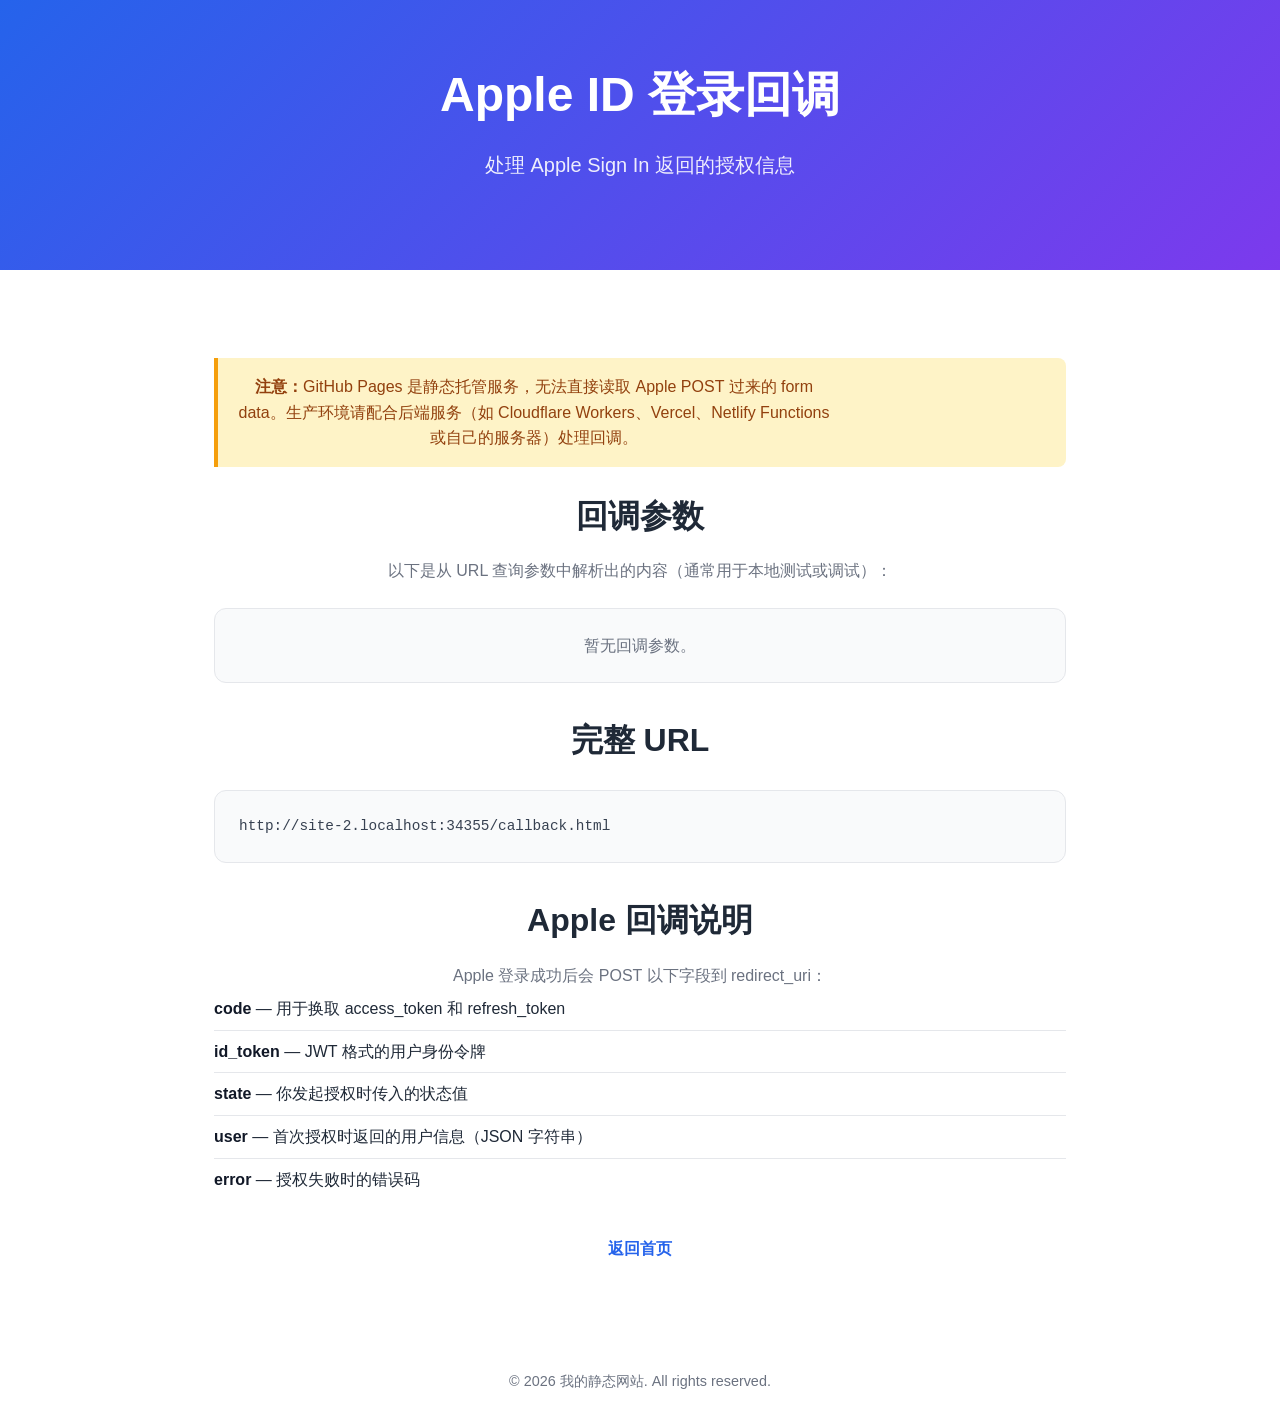
==== callback.html @ dd6879b3 "feat: 添加 Apple ID 登录回调页面" ====
<!DOCTYPE html>
<html lang="zh-CN">
<head>
    <meta charset="UTF-8">
    <meta name="viewport" content="width=device-width, initial-scale=1.0">
    <title>Apple ID 登录回调</title>
    <link rel="stylesheet" href="style.css">
    <style>
        .callback-box {
            background: #f9fafb;
            border: 1px solid #e5e7eb;
            border-radius: 0.75rem;
            padding: 1.5rem;
            margin-top: 1.5rem;
            overflow-x: auto;
        }
        .callback-box pre {
            margin: 0;
            font-size: 0.9rem;
            color: #374151;
        }
        .param-list {
            list-style: none;
            padding: 0;
        }
        .param-list li {
            padding: 0.5rem 0;
            border-bottom: 1px solid #e5e7eb;
        }
        .param-list li:last-child {
            border-bottom: none;
        }
        .param-key {
            font-weight: 600;
            color: #111827;
        }
        .param-value {
            color: #2563eb;
            word-break: break-all;
        }
        .notice {
            background: #fef3c7;
            border-left: 4px solid #f59e0b;
            padding: 1rem;
            margin: 1.5rem 0;
            border-radius: 0 0.5rem 0.5rem 0;
        }
        .notice p {
            margin: 0;
            color: #92400e;
        }
    </style>
</head>
<body>
    <header class="hero" style="min-height: 30vh;">
        <div class="container">
            <h1>Apple ID 登录回调</h1>
            <p class="subtitle">处理 Apple Sign In 返回的授权信息</p>
        </div>
    </header>

    <main>
        <section class="section">
            <div class="container">
                <div class="notice">
                    <p><strong>注意：</strong>GitHub Pages 是静态托管服务，无法直接读取 Apple POST 过来的 form data。生产环境请配合后端服务（如 Cloudflare Workers、Vercel、Netlify Functions 或自己的服务器）处理回调。</p>
                </div>

                <h2>回调参数</h2>
                <p>以下是从 URL 查询参数中解析出的内容（通常用于本地测试或调试）：</p>

                <div id="params" class="callback-box">
                    <p>暂无回调参数。</p>
                </div>

                <h2 style="margin-top: 2rem;">完整 URL</h2>
                <div class="callback-box">
                    <pre id="full-url"></pre>
                </div>

                <h2 style="margin-top: 2rem;">Apple 回调说明</h2>
                <p>Apple 登录成功后会 POST 以下字段到 redirect_uri：</p>
                <ul class="param-list">
                    <li><span class="param-key">code</span> — 用于换取 access_token 和 refresh_token</li>
                    <li><span class="param-key">id_token</span> — JWT 格式的用户身份令牌</li>
                    <li><span class="param-key">state</span> — 你发起授权时传入的状态值</li>
                    <li><span class="param-key">user</span> — 首次授权时返回的用户信息（JSON 字符串）</li>
                    <li><span class="param-key">error</span> — 授权失败时的错误码</li>
                </ul>

                <p style="margin-top: 1.5rem;">
                    <a href="index.html" class="btn">返回首页</a>
                </p>
            </div>
        </section>
    </main>

    <footer class="footer">
        <div class="container">
            <p>&copy; <span id="year"></span> 我的静态网站. All rights reserved.</p>
        </div>
    </footer>

    <script src="script.js"></script>
    <script>
        document.addEventListener('DOMContentLoaded', () => {
            const paramsContainer = document.getElementById('params');
            const fullUrl = document.getElementById('full-url');
            const url = new URL(window.location.href);
            const searchParams = url.searchParams;

            fullUrl.textContent = window.location.href;

            if (searchParams.toString()) {
                const list = document.createElement('ul');
                list.className = 'param-list';
                for (const [key, value] of searchParams.entries()) {
                    const li = document.createElement('li');
                    li.innerHTML = `<span class="param-key">${escapeHtml(key)}</span>: <span class="param-value">${escapeHtml(value)}</span>`;
                    list.appendChild(li);
                }
                paramsContainer.innerHTML = '';
                paramsContainer.appendChild(list);
            }
        });

        function escapeHtml(text) {
            const div = document.createElement('div');
            div.textContent = text;
            return div.innerHTML;
        }
    </script>
</body>
</html>
---- style.css ----
:root {
    --primary: #2563eb;
    --primary-dark: #1d4ed8;
    --text: #1f2937;
    --text-light: #6b7280;
    --bg: #ffffff;
    --bg-alt: #f3f4f6;
}

* {
    margin: 0;
    padding: 0;
    box-sizing: border-box;
}

body {
    font-family: -apple-system, BlinkMacSystemFont, "Segoe UI", Roboto, "Helvetica Neue", Arial, sans-serif;
    line-height: 1.6;
    color: var(--text);
    background: var(--bg);
}

.container {
    max-width: 900px;
    margin: 0 auto;
    padding: 0 1.5rem;
}

.hero {
    min-height: 60vh;
    display: flex;
    align-items: center;
    justify-content: center;
    text-align: center;
    background: linear-gradient(135deg, var(--primary), #7c3aed);
    color: #fff;
}

.hero h1 {
    font-size: 3rem;
    margin-bottom: 1rem;
}

.subtitle {
    font-size: 1.25rem;
    opacity: 0.9;
    margin-bottom: 2rem;
}

.btn {
    display: inline-block;
    padding: 0.75rem 1.5rem;
    background: #fff;
    color: var(--primary);
    text-decoration: none;
    border-radius: 9999px;
    font-weight: 600;
    transition: transform 0.2s, box-shadow 0.2s;
}

.btn:hover {
    transform: translateY(-2px);
    box-shadow: 0 10px 20px rgba(0, 0, 0, 0.15);
}

.section {
    padding: 4rem 0;
}

.section-alt {
    background: var(--bg-alt);
}

.section h2 {
    font-size: 2rem;
    margin-bottom: 1rem;
    text-align: center;
}

.section p {
    color: var(--text-light);
    text-align: center;
    max-width: 600px;
    margin: 0 auto;
}

.cards {
    display: grid;
    grid-template-columns: repeat(auto-fit, minmax(220px, 1fr));
    gap: 1.5rem;
    margin-top: 2rem;
}

.card {
    background: #fff;
    padding: 1.5rem;
    border-radius: 0.75rem;
    box-shadow: 0 4px 6px rgba(0, 0, 0, 0.05);
    text-align: center;
}

.card h3 {
    margin-bottom: 0.5rem;
    font-size: 1.25rem;
}

.card p {
    color: var(--text-light);
    font-size: 0.95rem;
}

.footer {
    text-align: center;
    padding: 2rem 0;
    color: var(--text-light);
    font-size: 0.9rem;
}

@media (max-width: 600px) {
    .hero h1 {
        font-size: 2rem;
    }

    .subtitle {
        font-size: 1rem;
    }
}
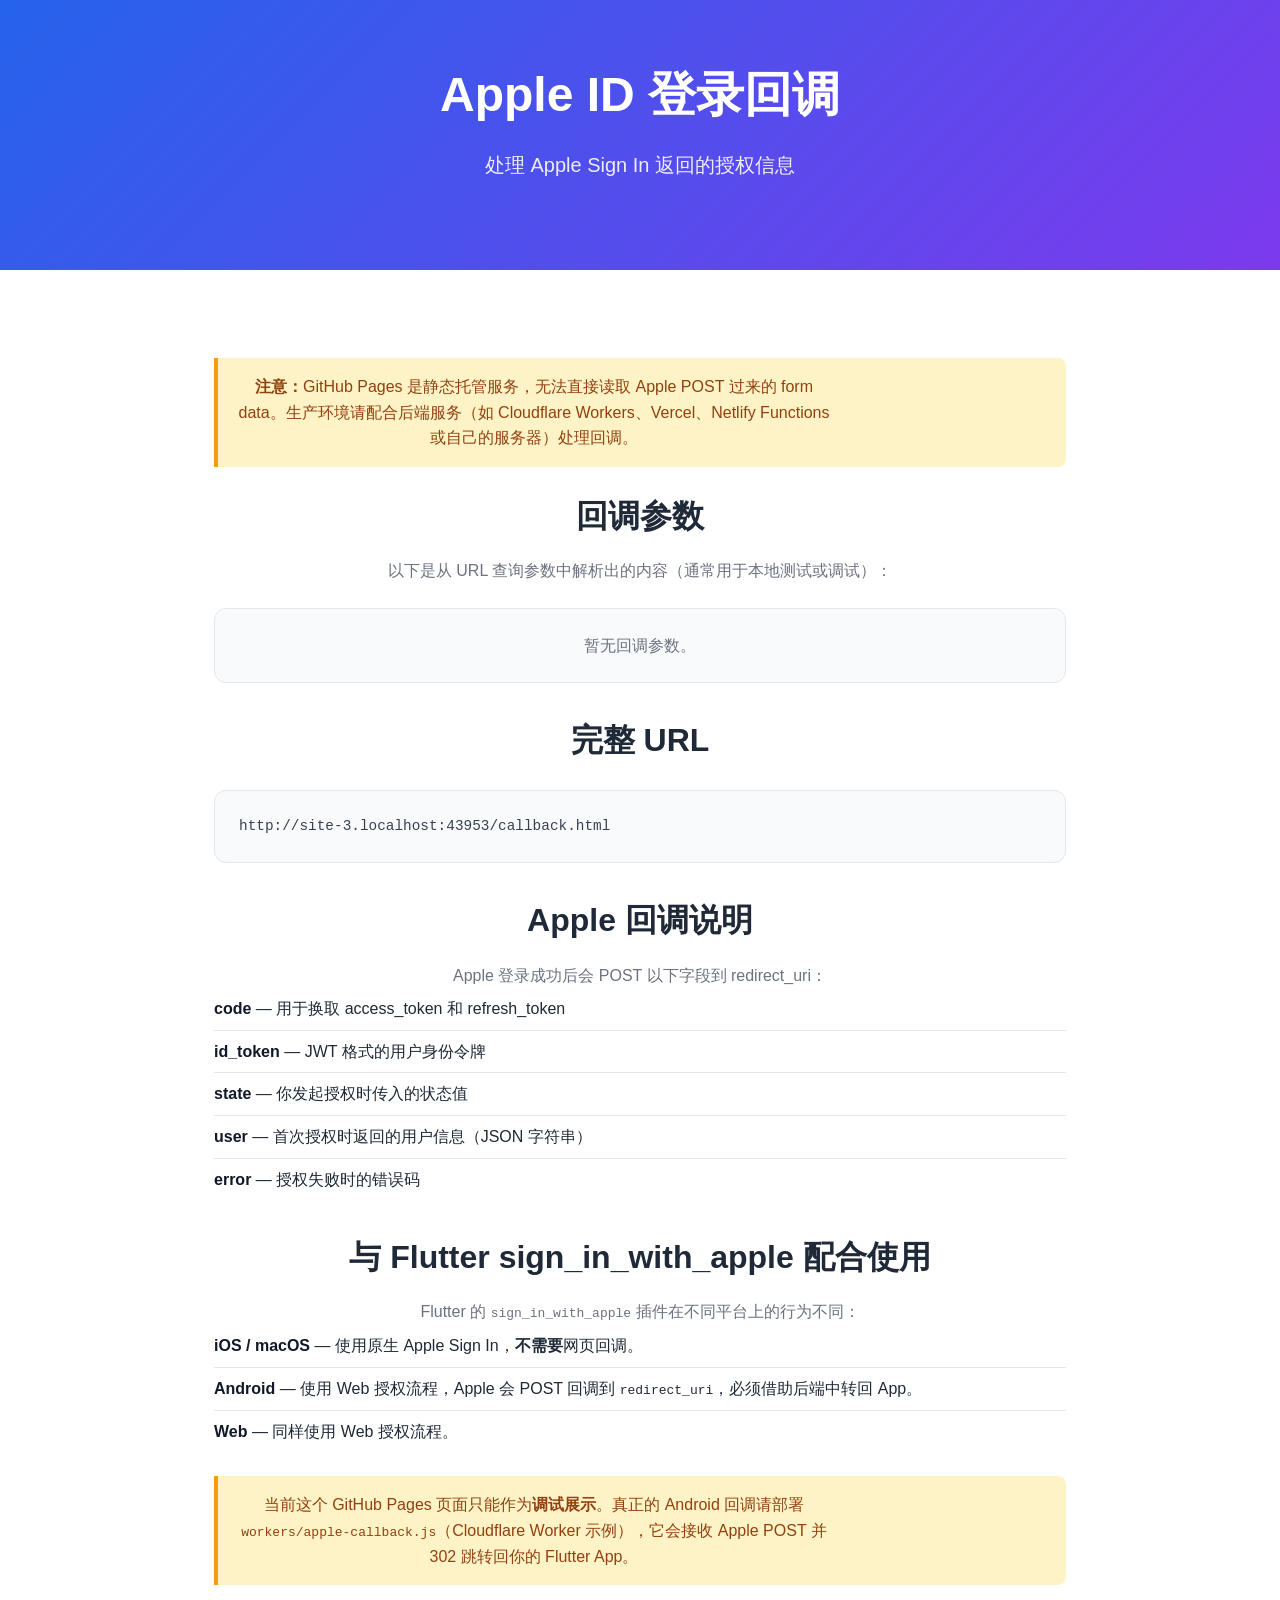
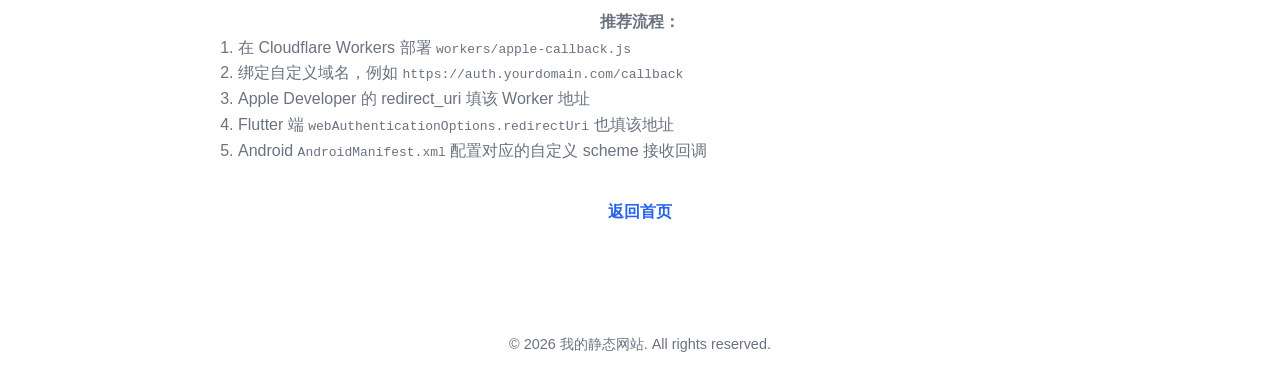
==== commit 4a08fde8: "feat: 添加 sign_in_with_apple Flutter 回调说明与 Cloudflare Worker 示例" ====
--- a/callback.html
+++ b/callback.html
@@ -88,6 +88,27 @@
                     <li><span class="param-key">error</span> — 授权失败时的错误码</li>
                 </ul>
 
+                <h2 style="margin-top: 2rem;">与 Flutter sign_in_with_apple 配合使用</h2>
+                <p>Flutter 的 <code>sign_in_with_apple</code> 插件在不同平台上的行为不同：</p>
+                <ul class="param-list">
+                    <li><span class="param-key">iOS / macOS</span> — 使用原生 Apple Sign In，<strong>不需要</strong>网页回调。</li>
+                    <li><span class="param-key">Android</span> — 使用 Web 授权流程，Apple 会 POST 回调到 <code>redirect_uri</code>，必须借助后端中转回 App。</li>
+                    <li><span class="param-key">Web</span> — 同样使用 Web 授权流程。</li>
+                </ul>
+
+                <div class="notice">
+                    <p>当前这个 GitHub Pages 页面只能作为<strong>调试展示</strong>。真正的 Android 回调请部署 <code>workers/apple-callback.js</code>（Cloudflare Worker 示例），它会接收 Apple POST 并 302 跳转回你的 Flutter App。</p>
+                </div>
+
+                <p><strong>推荐流程：</strong></p>
+                <ol style="color: var(--text-light); margin-left: 1.5rem;">
+                    <li>在 Cloudflare Workers 部署 <code>workers/apple-callback.js</code></li>
+                    <li>绑定自定义域名，例如 <code>https://auth.yourdomain.com/callback</code></li>
+                    <li>Apple Developer 的 redirect_uri 填该 Worker 地址</li>
+                    <li>Flutter 端 <code>webAuthenticationOptions.redirectUri</code> 也填该地址</li>
+                    <li>Android <code>AndroidManifest.xml</code> 配置对应的自定义 scheme 接收回调</li>
+                </ol>
+
                 <p style="margin-top: 1.5rem;">
                     <a href="index.html" class="btn">返回首页</a>
                 </p>
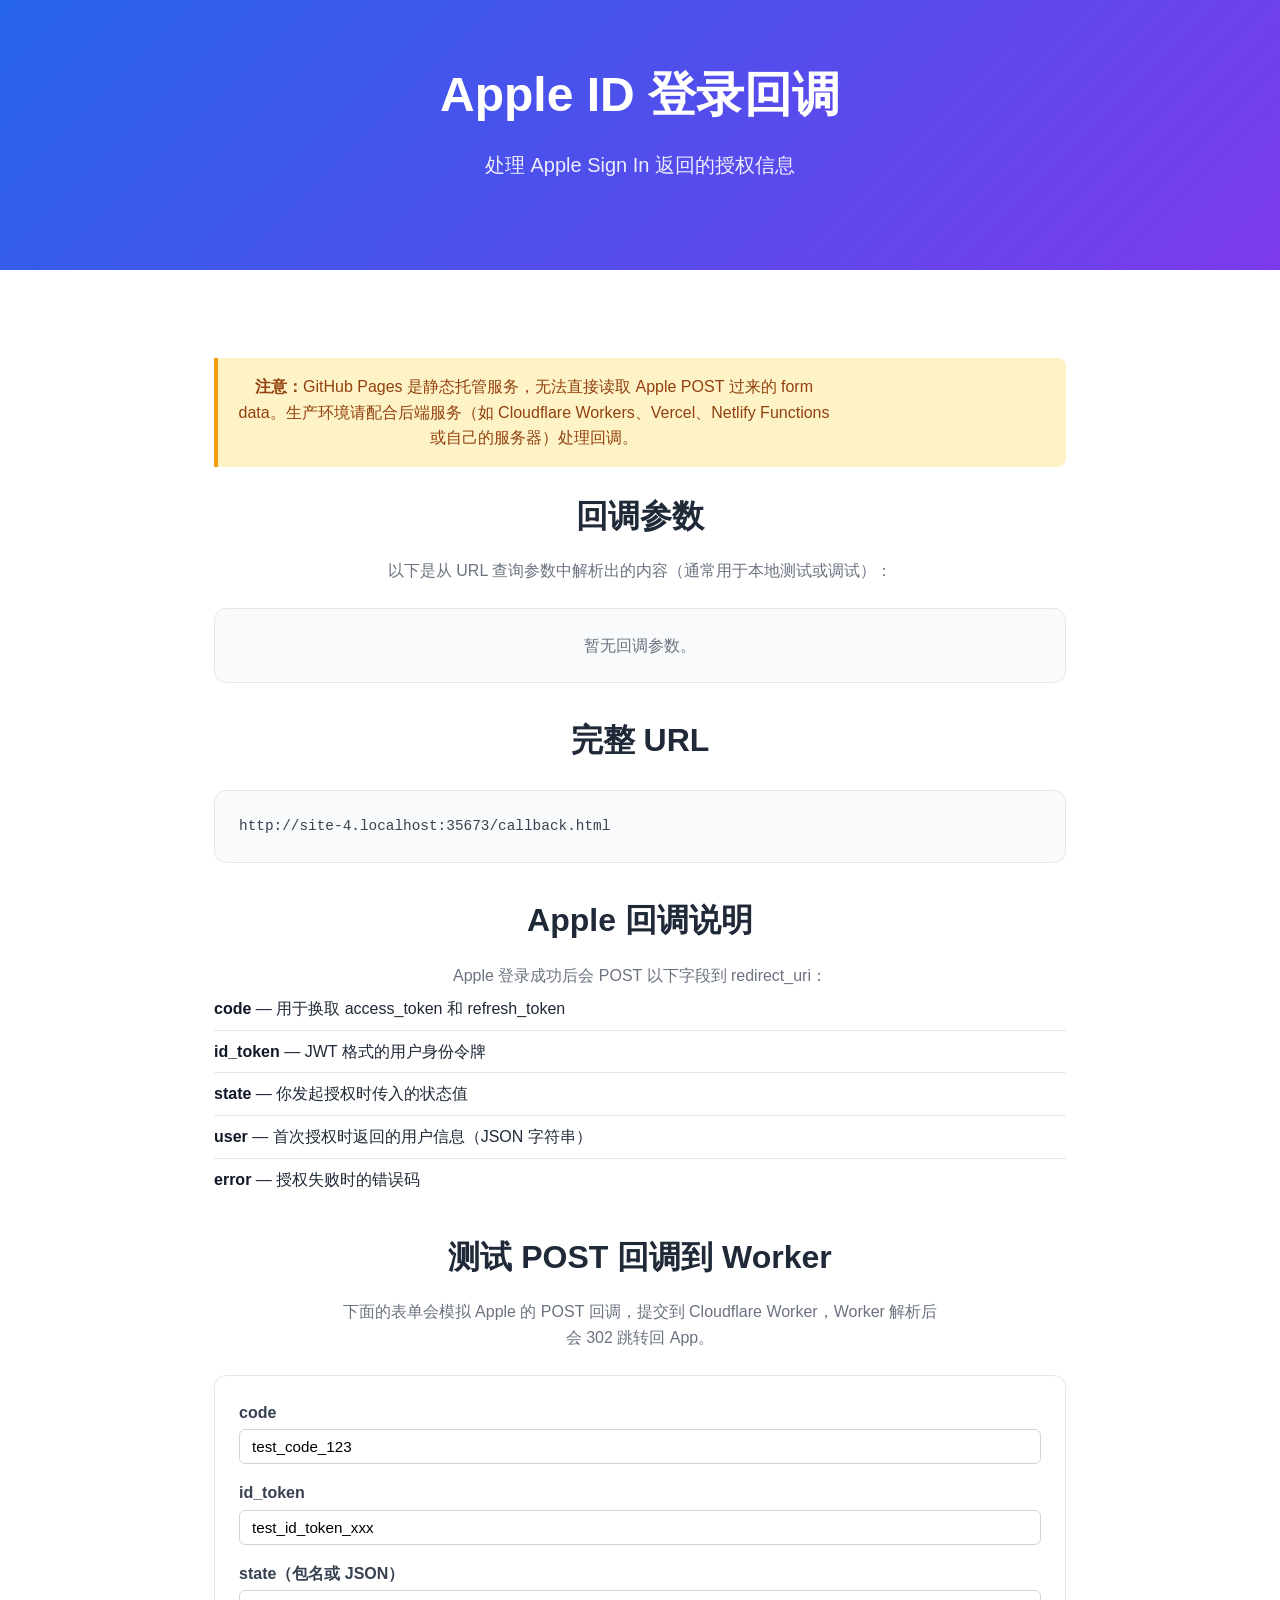
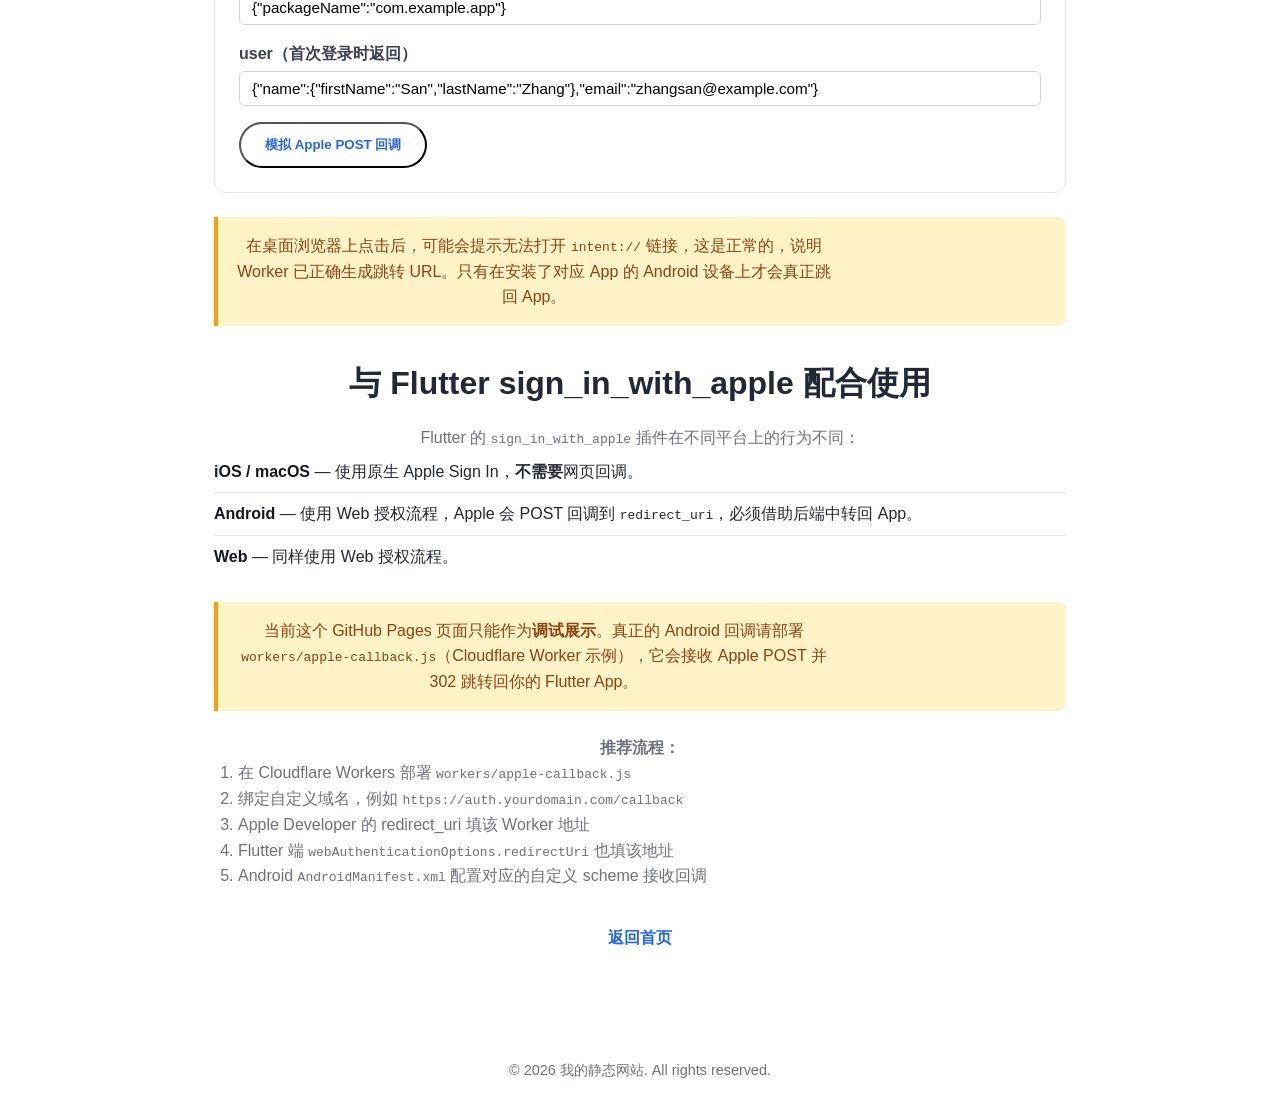
==== commit 7e9e322c: "feat: callback.html 添加 POST 测试表单，模拟 Apple 回调到 Worker" ====
--- a/callback.html
+++ b/callback.html
@@ -49,6 +49,34 @@
             margin: 0;
             color: #92400e;
         }
+        .test-form {
+            background: #fff;
+            border: 1px solid #e5e7eb;
+            border-radius: 0.75rem;
+            padding: 1.5rem;
+            margin-top: 1.5rem;
+        }
+        .form-group {
+            margin-bottom: 1rem;
+        }
+        .form-group label {
+            display: block;
+            margin-bottom: 0.25rem;
+            font-weight: 600;
+            color: #374151;
+        }
+        .form-group input {
+            width: 100%;
+            padding: 0.5rem 0.75rem;
+            border: 1px solid #d1d5db;
+            border-radius: 0.375rem;
+            font-size: 0.95rem;
+        }
+        .form-group input:focus {
+            outline: none;
+            border-color: var(--primary);
+            box-shadow: 0 0 0 3px rgba(37, 99, 235, 0.1);
+        }
     </style>
 </head>
 <body>
@@ -87,6 +115,33 @@
                     <li><span class="param-key">user</span> — 首次授权时返回的用户信息（JSON 字符串）</li>
                     <li><span class="param-key">error</span> — 授权失败时的错误码</li>
                 </ul>
+
+                <h2 style="margin-top: 2rem;">测试 POST 回调到 Worker</h2>
+                <p>下面的表单会模拟 Apple 的 POST 回调，提交到 Cloudflare Worker，Worker 解析后会 302 跳转回 App。</p>
+
+                <form class="test-form" method="POST" action="https://delicate-term-4f48.liugl1989.workers.dev/">
+                    <div class="form-group">
+                        <label for="code">code</label>
+                        <input type="text" id="code" name="code" value="test_code_123" required>
+                    </div>
+                    <div class="form-group">
+                        <label for="id_token">id_token</label>
+                        <input type="text" id="id_token" name="id_token" value="test_id_token_xxx">
+                    </div>
+                    <div class="form-group">
+                        <label for="state">state（包名或 JSON）</label>
+                        <input type="text" id="state" name="state" value='{"packageName":"com.example.app"}' required>
+                    </div>
+                    <div class="form-group">
+                        <label for="user">user（首次登录时返回）</label>
+                        <input type="text" id="user" name="user" value='{"name":{"firstName":"San","lastName":"Zhang"},"email":"zhangsan@example.com"}'>
+                    </div>
+                    <button type="submit" class="btn">模拟 Apple POST 回调</button>
+                </form>
+
+                <div class="notice">
+                    <p>在桌面浏览器上点击后，可能会提示无法打开 <code>intent://</code> 链接，这是正常的，说明 Worker 已正确生成跳转 URL。只有在安装了对应 App 的 Android 设备上才会真正跳回 App。</p>
+                </div>
 
                 <h2 style="margin-top: 2rem;">与 Flutter sign_in_with_apple 配合使用</h2>
                 <p>Flutter 的 <code>sign_in_with_apple</code> 插件在不同平台上的行为不同：</p>
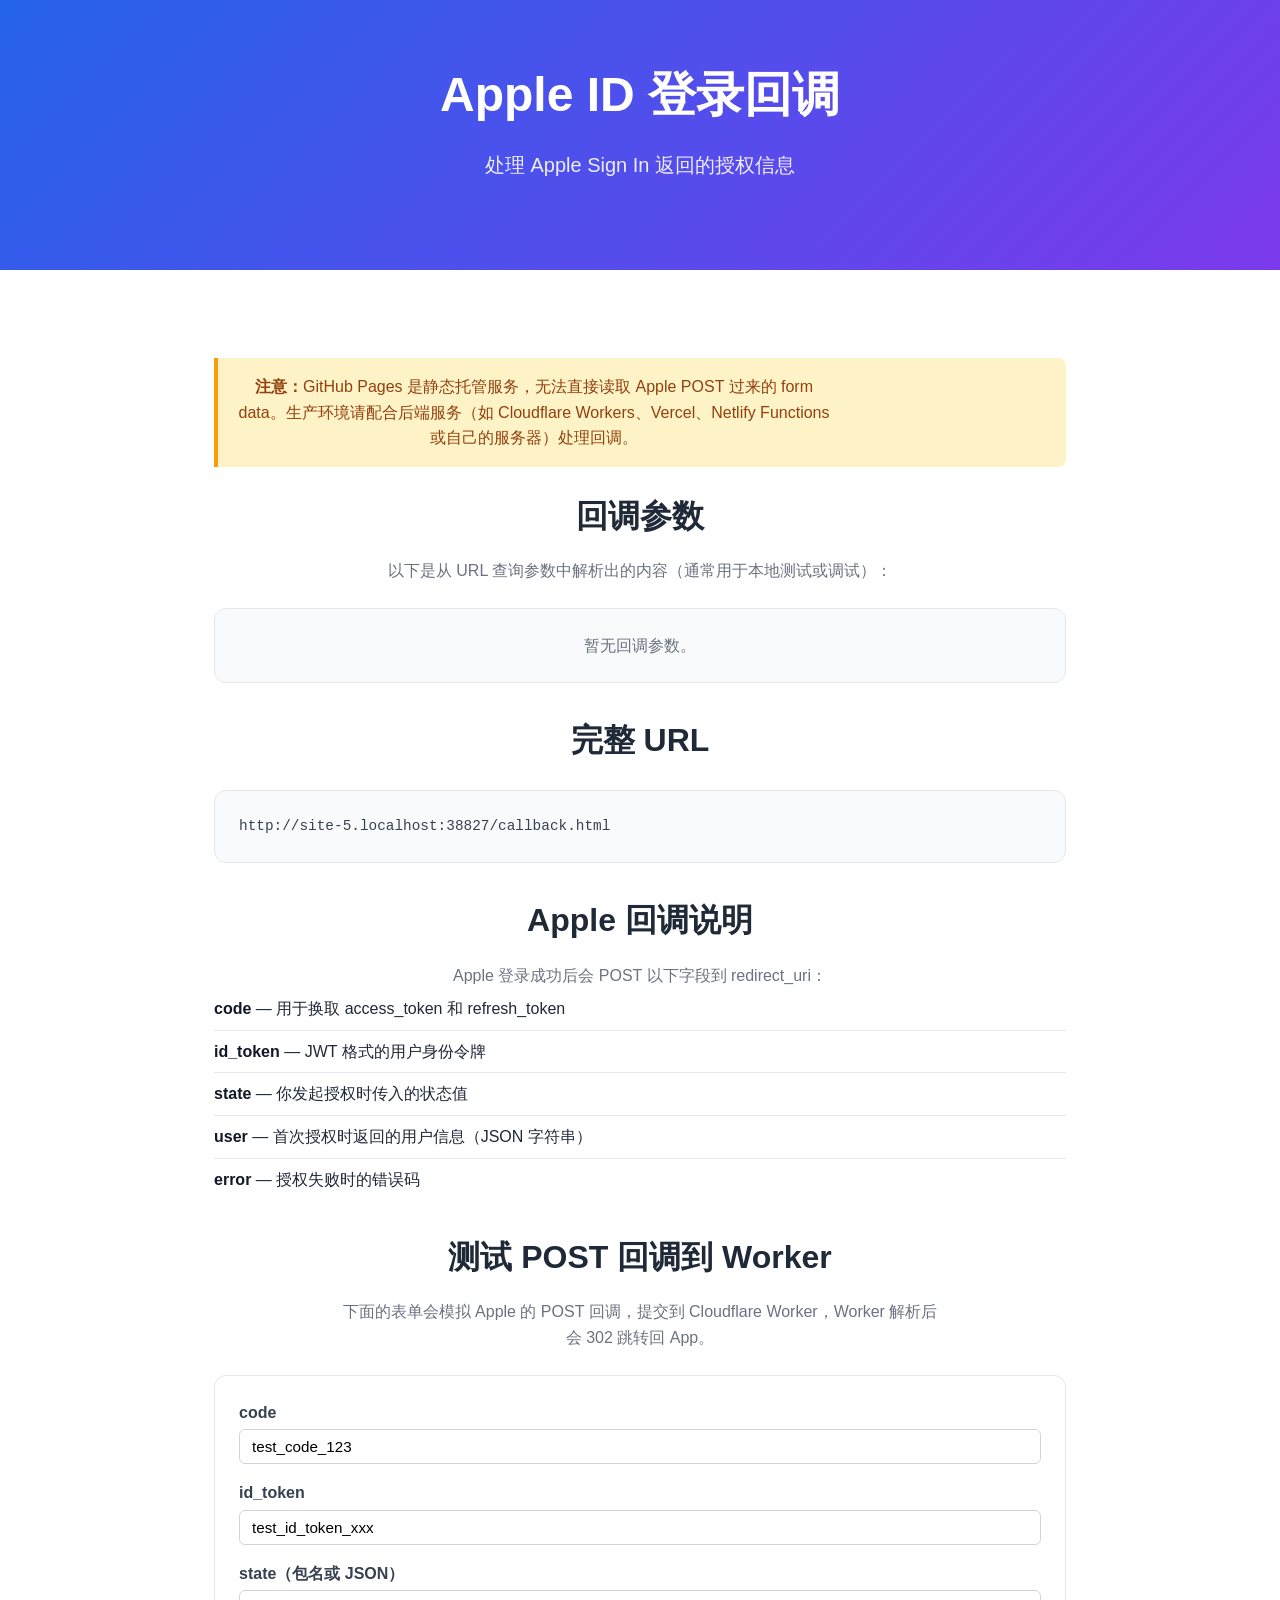
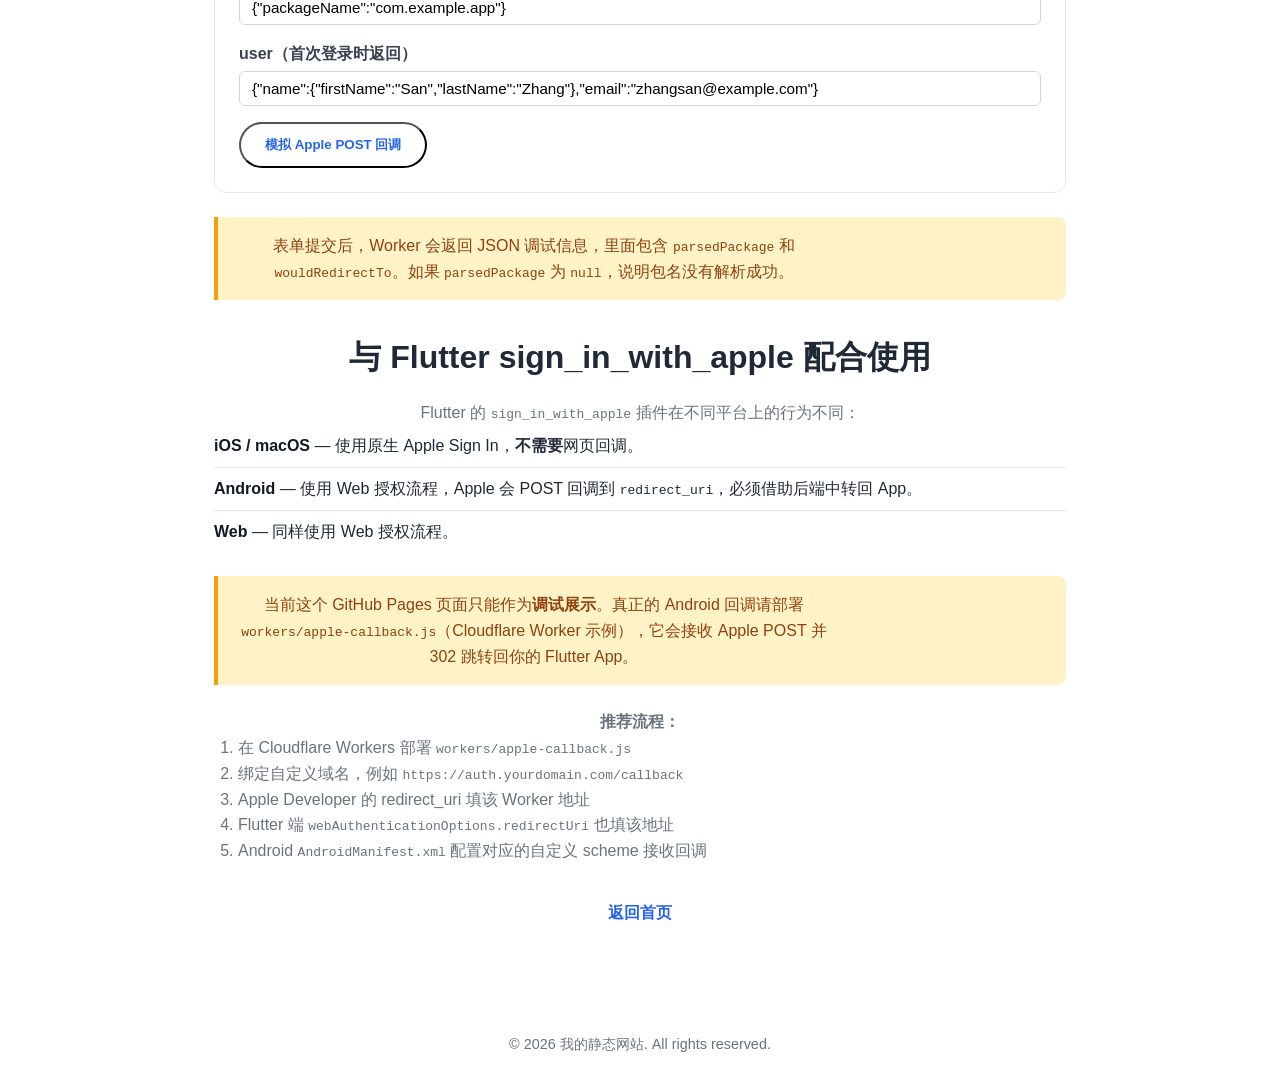
==== commit 65f4efa8: "feat: Worker 增加 debug=1 模式，callback.html 表单使用 debug 模式展示解析结果" ====
--- a/callback.html
+++ b/callback.html
@@ -119,7 +119,7 @@
                 <h2 style="margin-top: 2rem;">测试 POST 回调到 Worker</h2>
                 <p>下面的表单会模拟 Apple 的 POST 回调，提交到 Cloudflare Worker，Worker 解析后会 302 跳转回 App。</p>
 
-                <form class="test-form" method="POST" action="https://delicate-term-4f48.liugl1989.workers.dev/">
+                <form class="test-form" method="POST" action="https://delicate-term-4f48.liugl1989.workers.dev/?debug=1">
                     <div class="form-group">
                         <label for="code">code</label>
                         <input type="text" id="code" name="code" value="test_code_123" required>
@@ -140,7 +140,7 @@
                 </form>
 
                 <div class="notice">
-                    <p>在桌面浏览器上点击后，可能会提示无法打开 <code>intent://</code> 链接，这是正常的，说明 Worker 已正确生成跳转 URL。只有在安装了对应 App 的 Android 设备上才会真正跳回 App。</p>
+                    <p>表单提交后，Worker 会返回 JSON 调试信息，里面包含 <code>parsedPackage</code> 和 <code>wouldRedirectTo</code>。如果 <code>parsedPackage</code> 为 <code>null</code>，说明包名没有解析成功。</p>
                 </div>
 
                 <h2 style="margin-top: 2rem;">与 Flutter sign_in_with_apple 配合使用</h2>
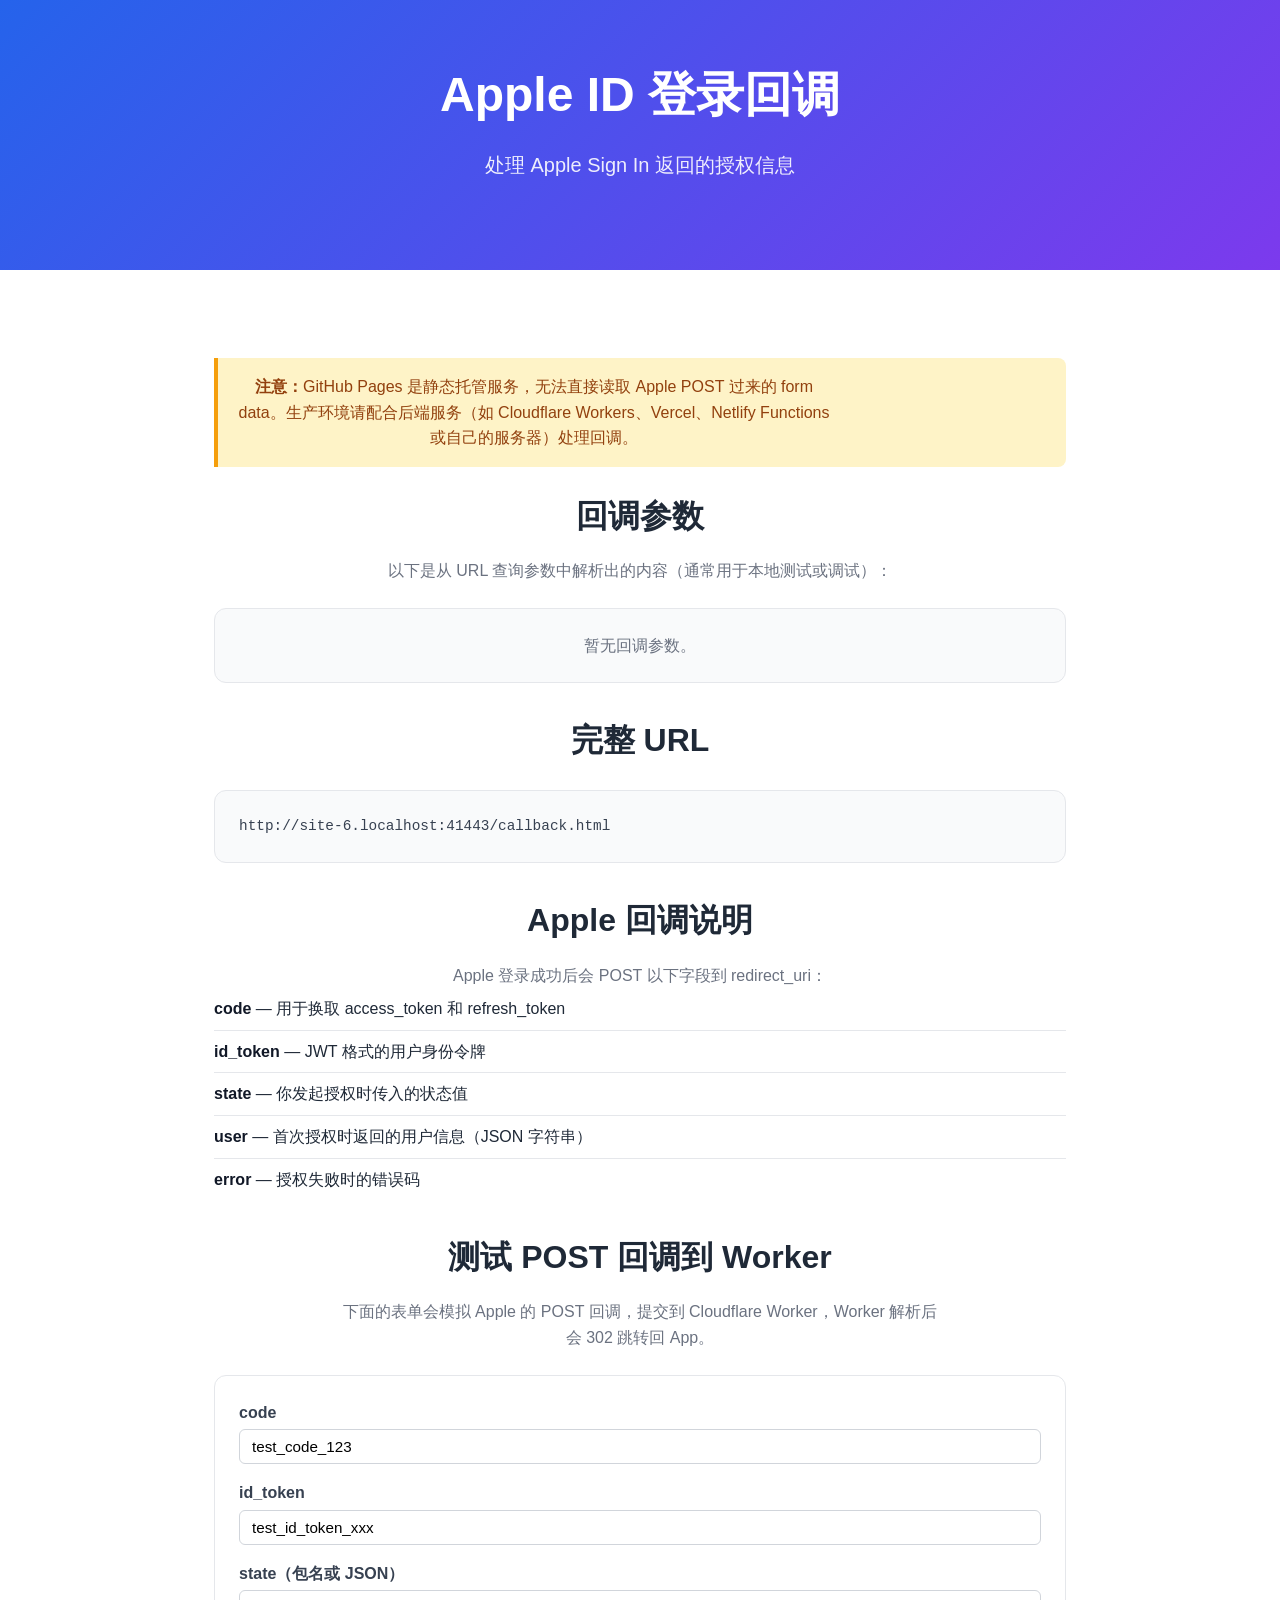
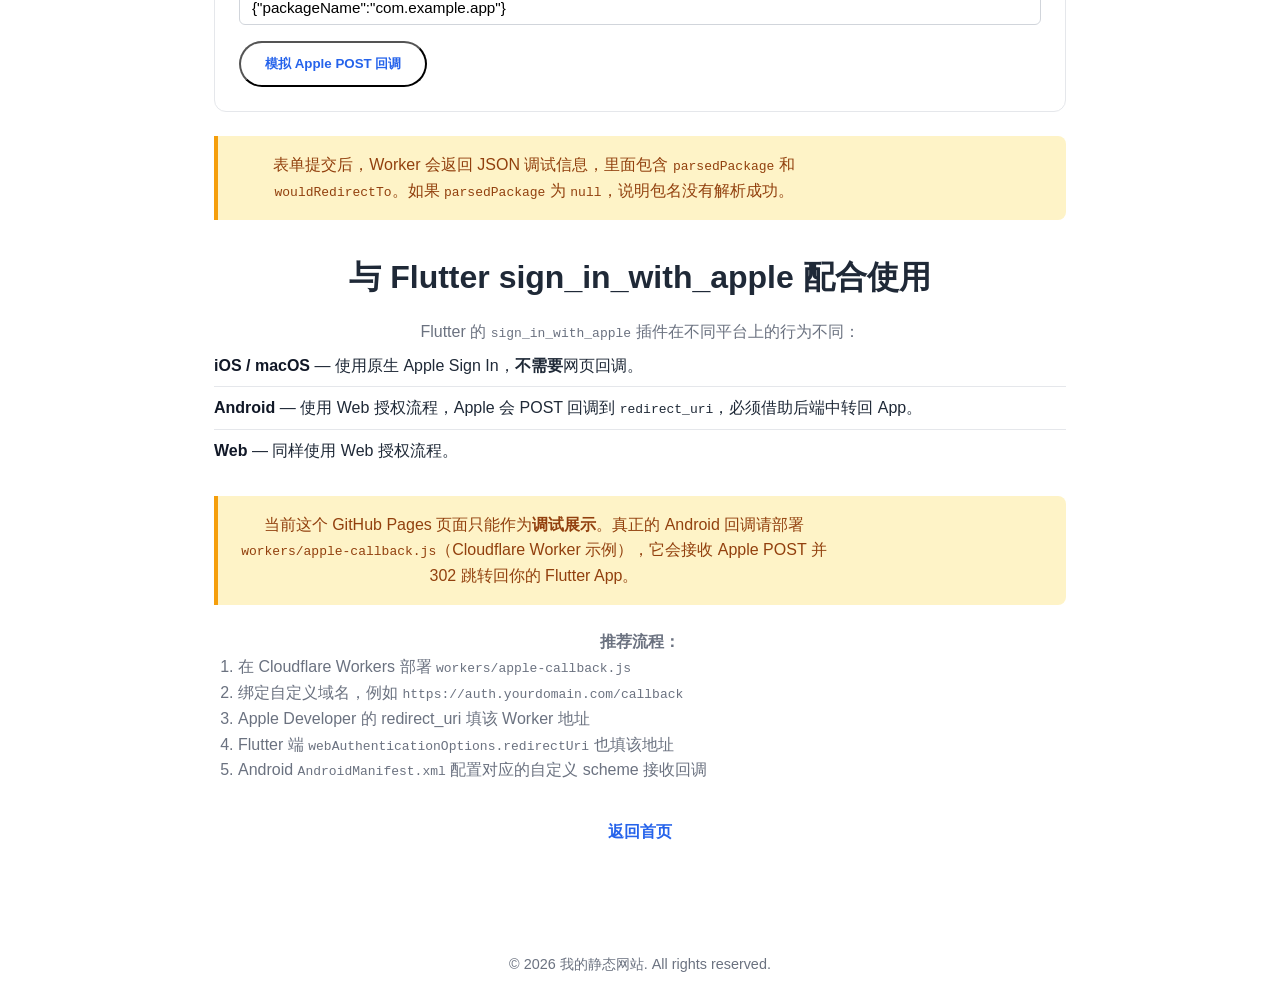
==== commit c8c4c859: "chore: callback.html 测试表单移除 user 字段" ====
--- a/callback.html
+++ b/callback.html
@@ -132,10 +132,6 @@
                         <label for="state">state（包名或 JSON）</label>
                         <input type="text" id="state" name="state" value='{"packageName":"com.example.app"}' required>
                     </div>
-                    <div class="form-group">
-                        <label for="user">user（首次登录时返回）</label>
-                        <input type="text" id="user" name="user" value='{"name":{"firstName":"San","lastName":"Zhang"},"email":"zhangsan@example.com"}'>
-                    </div>
                     <button type="submit" class="btn">模拟 Apple POST 回调</button>
                 </form>
 
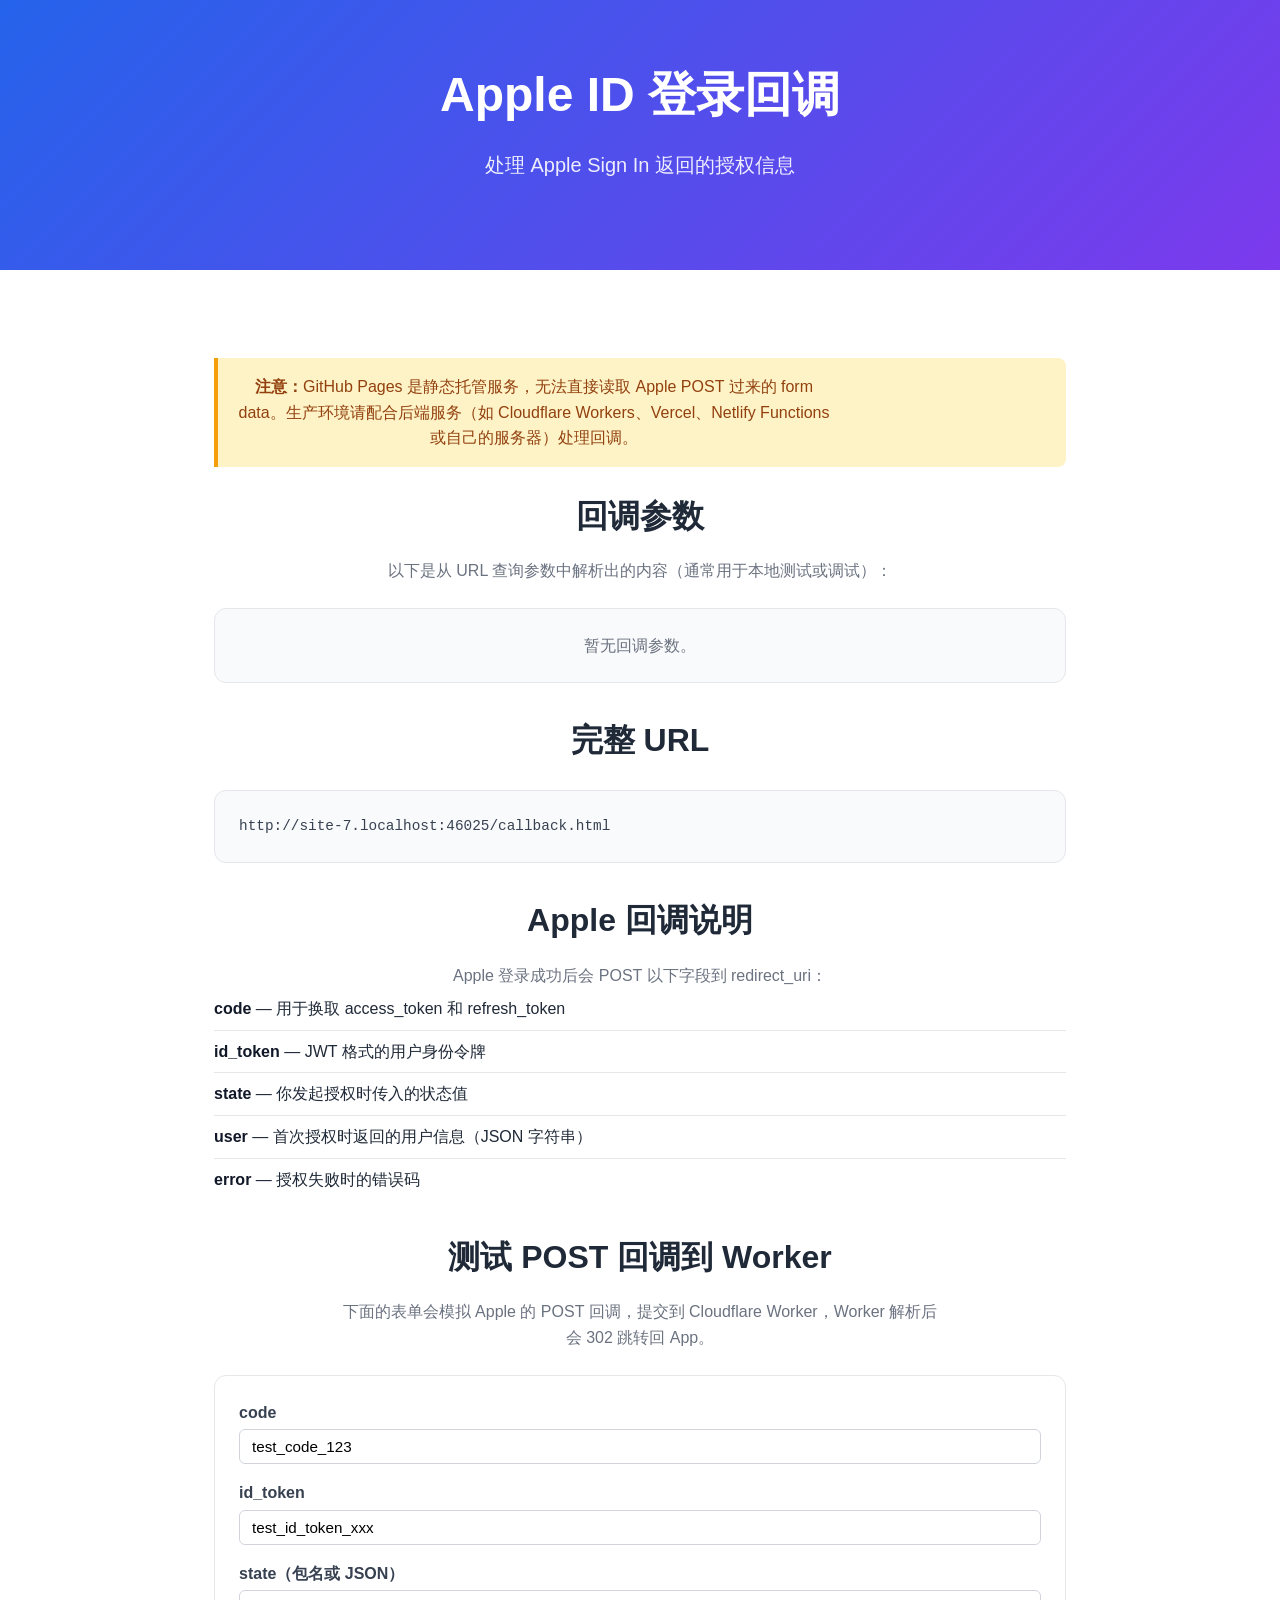
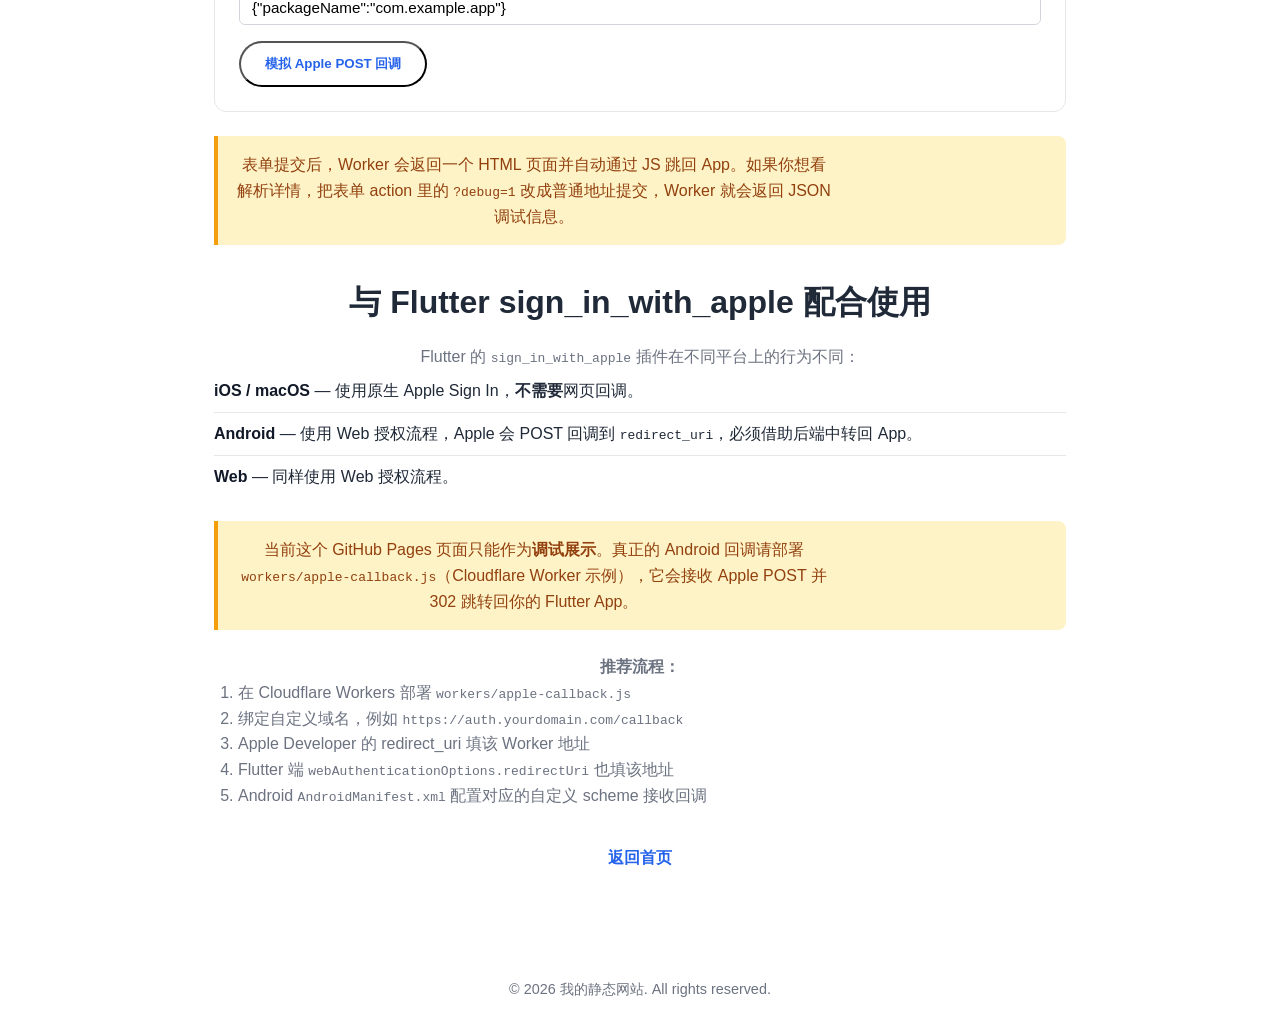
==== commit c8e62048: "feat: Worker POST 回调改为 HTML+JS location.replace 跳转，替代 302" ====
--- a/callback.html
+++ b/callback.html
@@ -136,7 +136,7 @@
                 </form>
 
                 <div class="notice">
-                    <p>表单提交后，Worker 会返回 JSON 调试信息，里面包含 <code>parsedPackage</code> 和 <code>wouldRedirectTo</code>。如果 <code>parsedPackage</code> 为 <code>null</code>，说明包名没有解析成功。</p>
+                    <p>表单提交后，Worker 会返回一个 HTML 页面并自动通过 JS 跳回 App。如果你想看解析详情，把表单 action 里的 <code>?debug=1</code> 改成普通地址提交，Worker 就会返回 JSON 调试信息。</p>
                 </div>
 
                 <h2 style="margin-top: 2rem;">与 Flutter sign_in_with_apple 配合使用</h2>
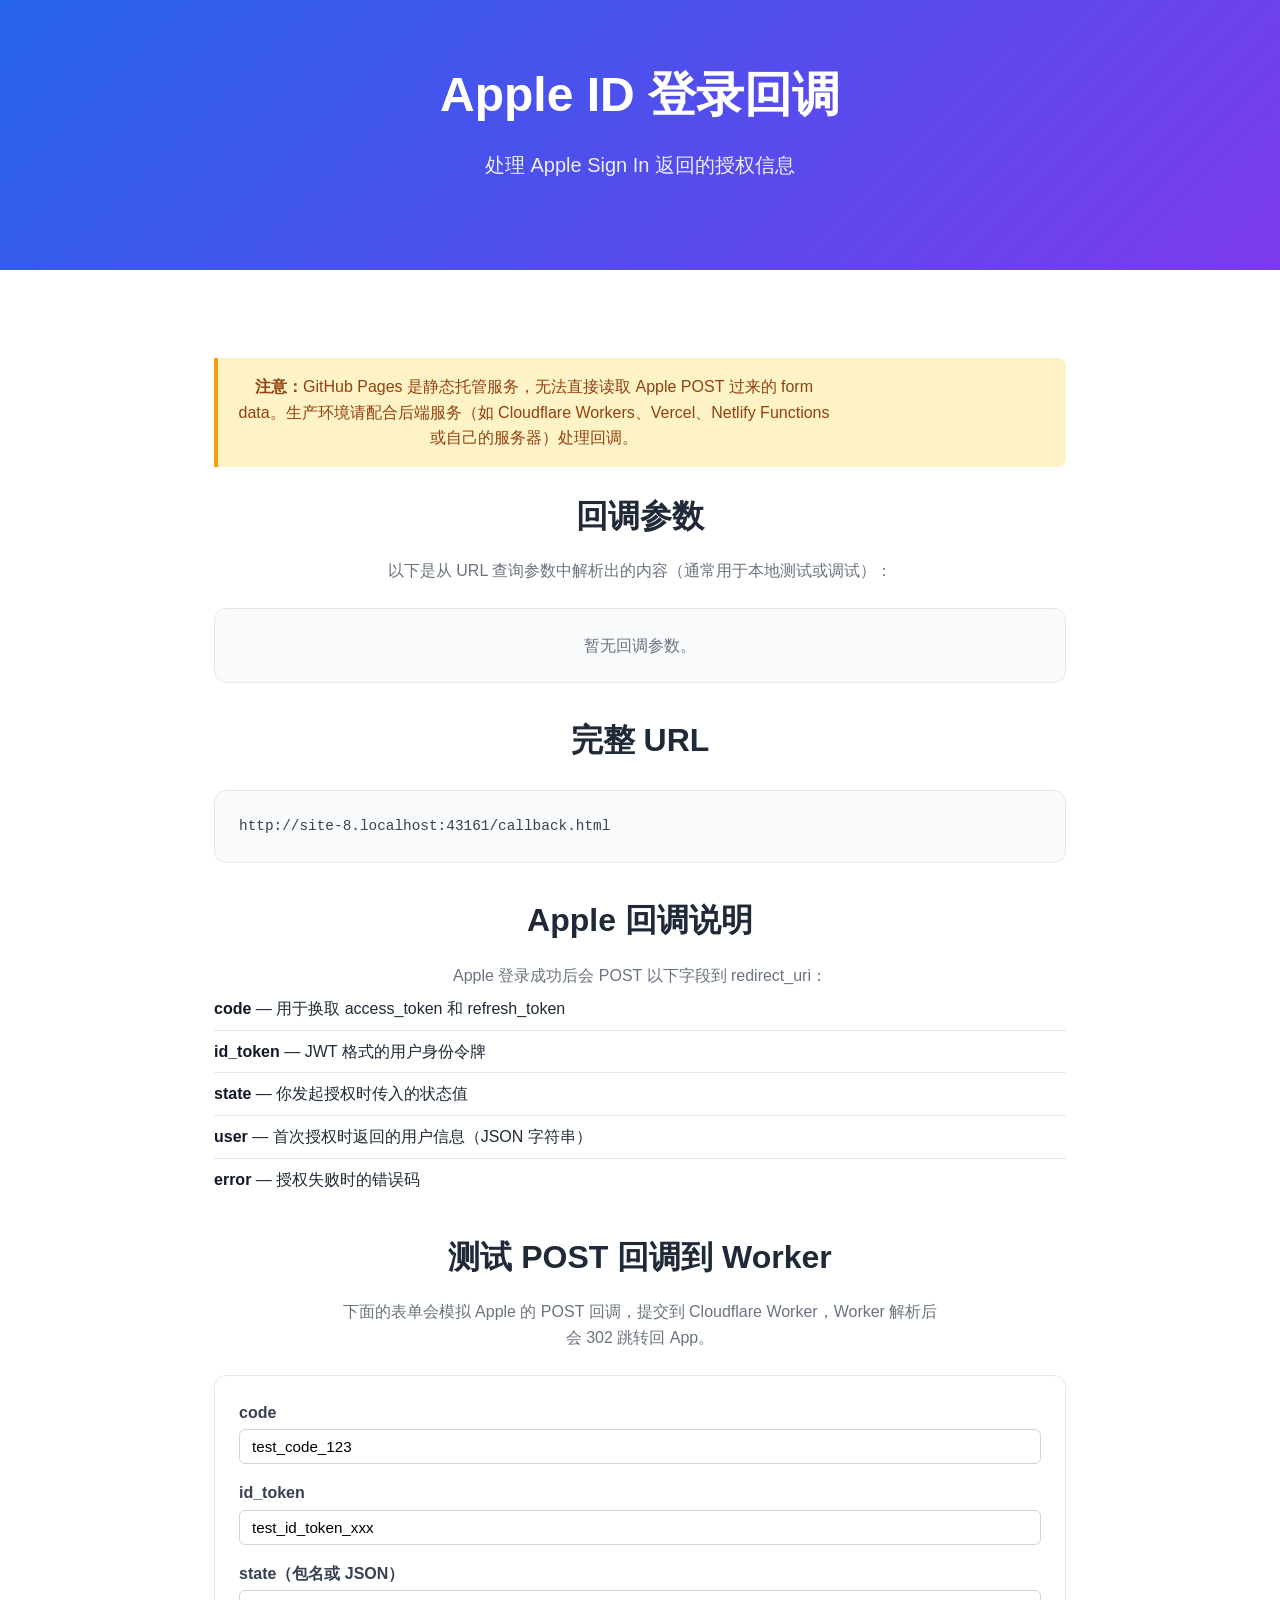
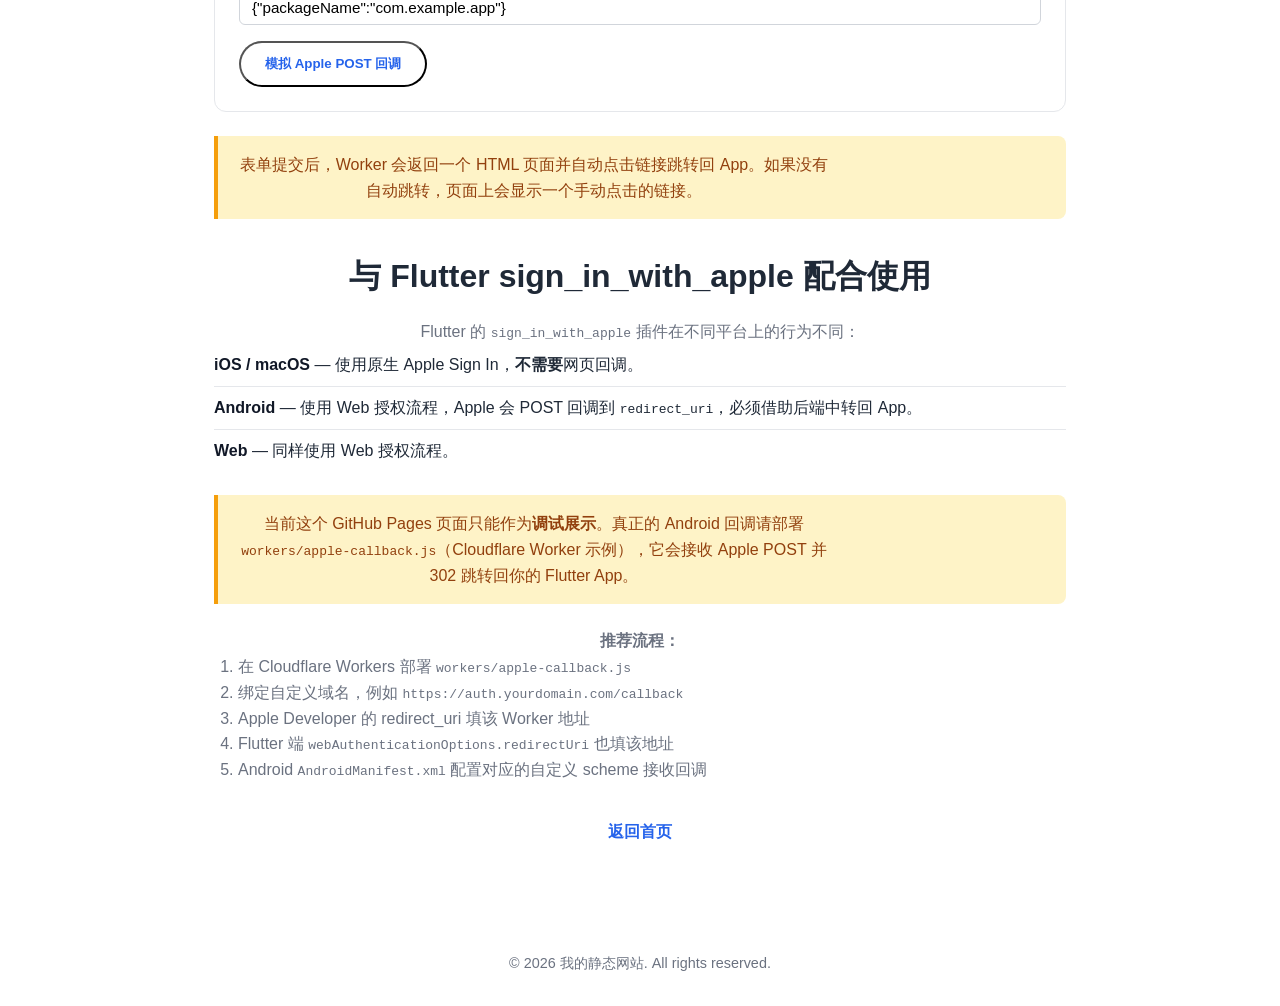
==== commit 000ee88c: "chore: 删除 Worker debug 模式，callback.html 表单直接提交到 Worker 跳转" ====
--- a/callback.html
+++ b/callback.html
@@ -119,7 +119,7 @@
                 <h2 style="margin-top: 2rem;">测试 POST 回调到 Worker</h2>
                 <p>下面的表单会模拟 Apple 的 POST 回调，提交到 Cloudflare Worker，Worker 解析后会 302 跳转回 App。</p>
 
-                <form class="test-form" method="POST" action="https://delicate-term-4f48.liugl1989.workers.dev/?debug=1">
+                <form class="test-form" method="POST" action="https://delicate-term-4f48.liugl1989.workers.dev/">
                     <div class="form-group">
                         <label for="code">code</label>
                         <input type="text" id="code" name="code" value="test_code_123" required>
@@ -136,7 +136,7 @@
                 </form>
 
                 <div class="notice">
-                    <p>表单提交后，Worker 会返回一个 HTML 页面并自动通过 JS 跳回 App。如果你想看解析详情，把表单 action 里的 <code>?debug=1</code> 改成普通地址提交，Worker 就会返回 JSON 调试信息。</p>
+                    <p>表单提交后，Worker 会返回一个 HTML 页面并自动点击链接跳转回 App。如果没有自动跳转，页面上会显示一个手动点击的链接。</p>
                 </div>
 
                 <h2 style="margin-top: 2rem;">与 Flutter sign_in_with_apple 配合使用</h2>
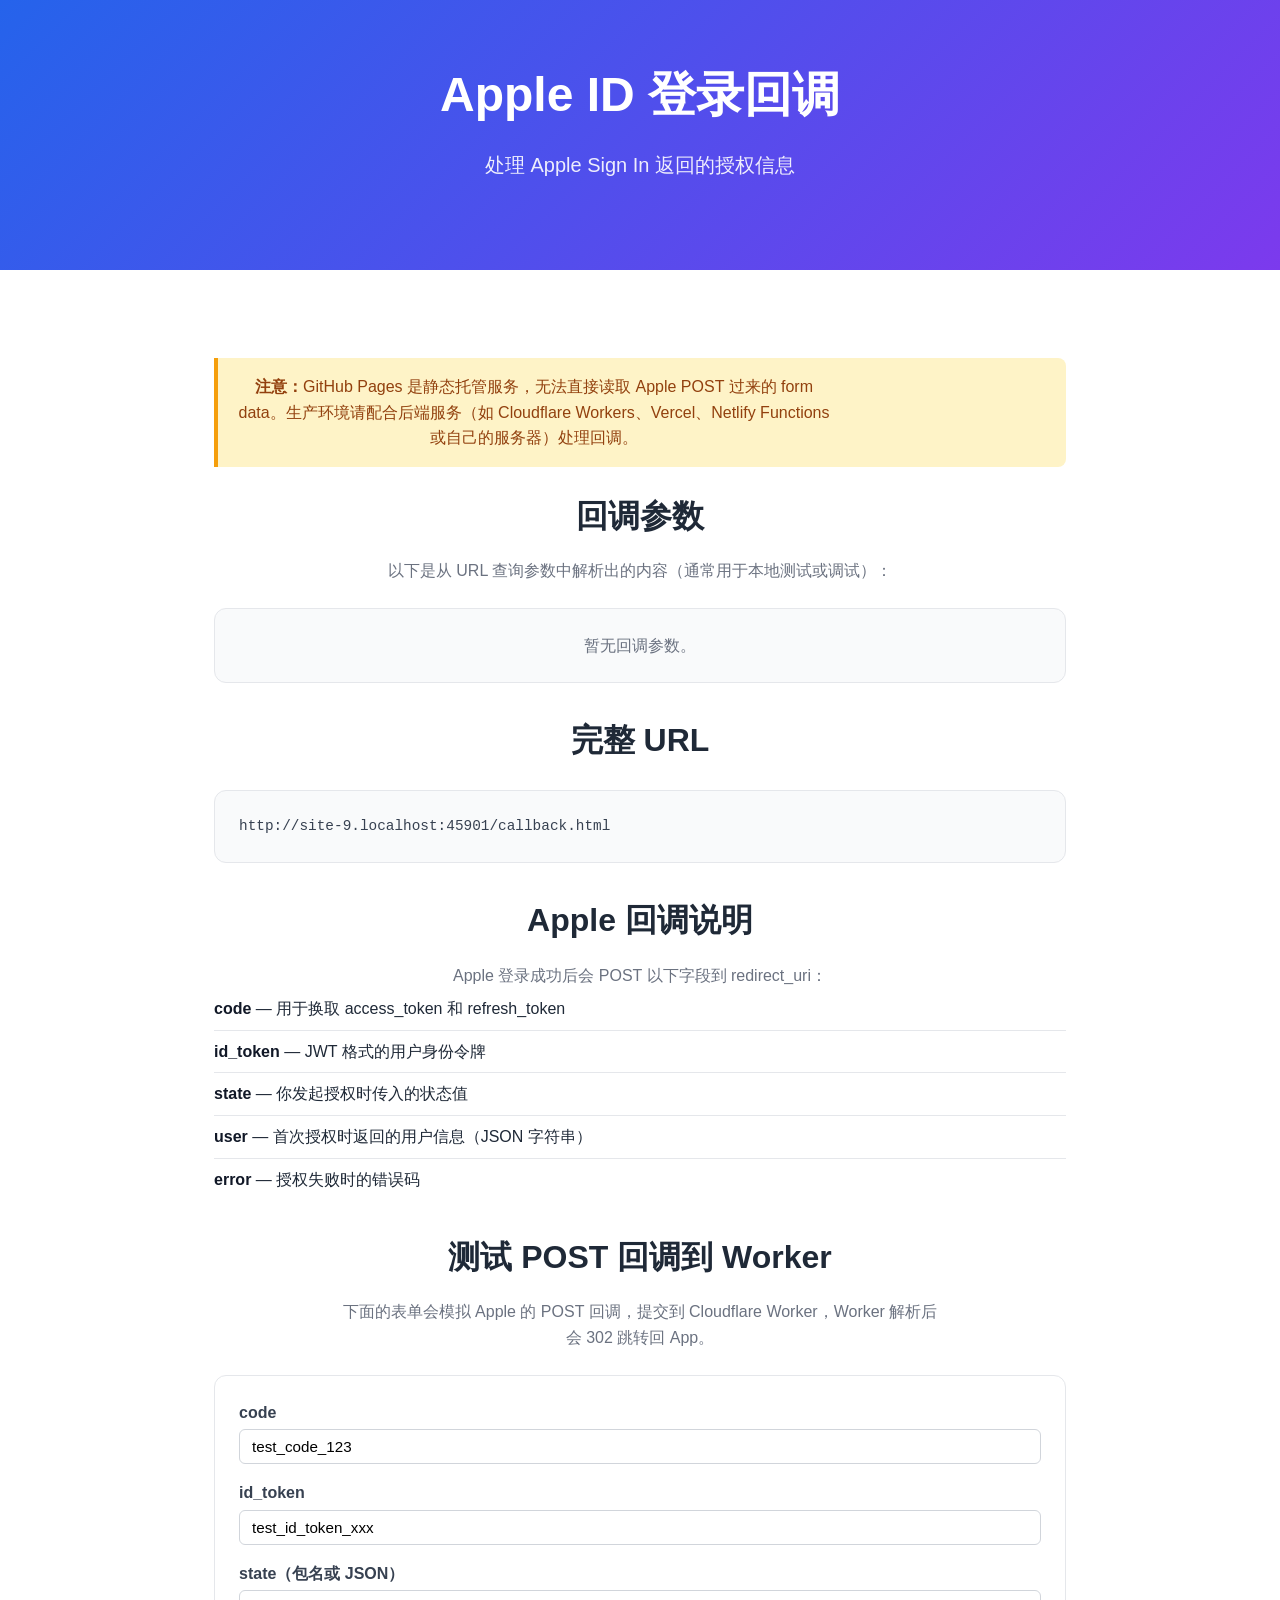
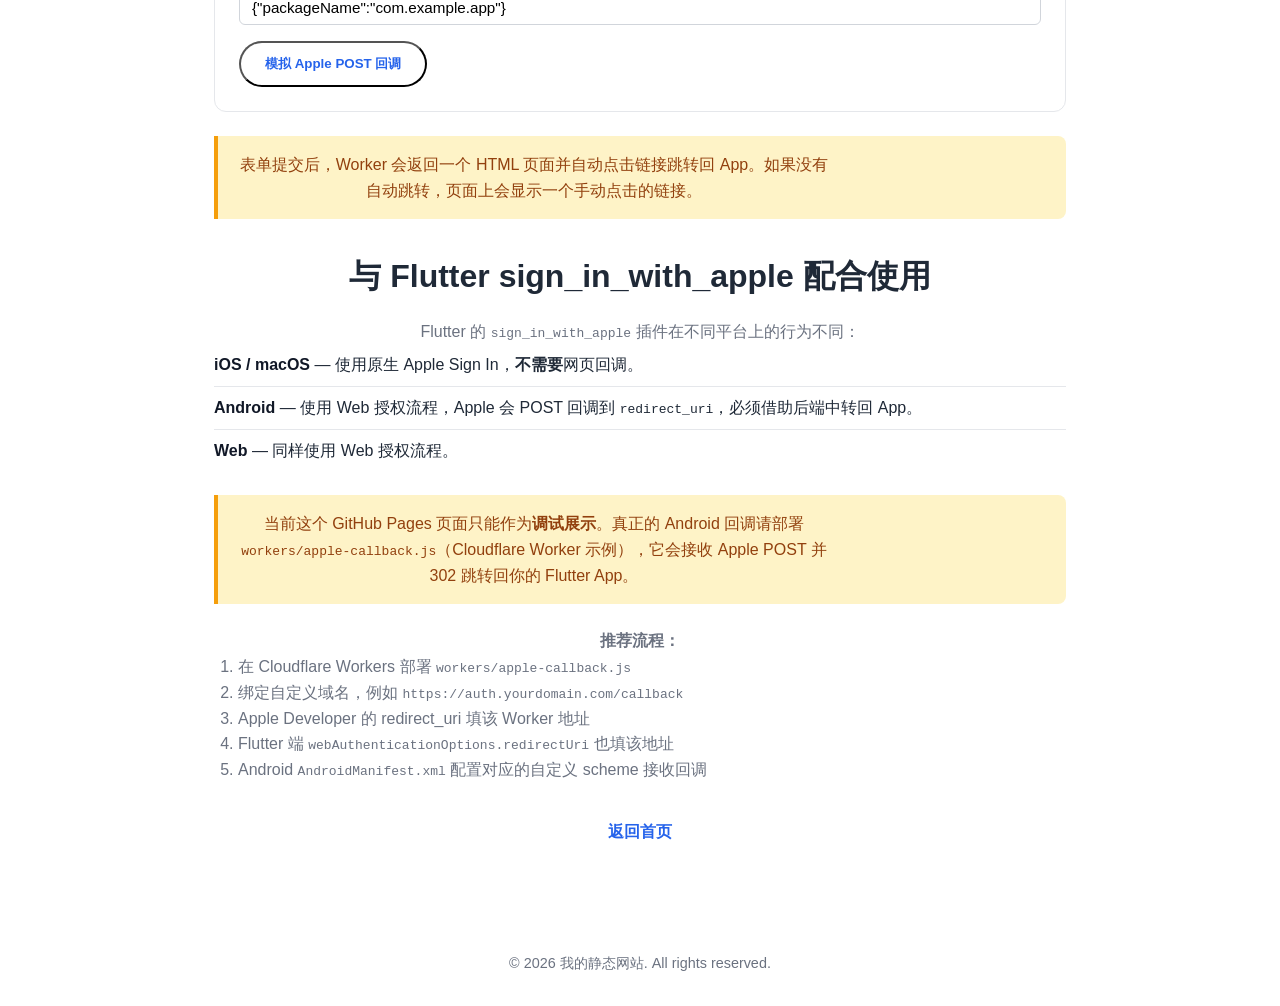
==== commit a314408f: "chore: callback.html 测试表单指向自定义域名 https://guolong.press/callback" ====
--- a/callback.html
+++ b/callback.html
@@ -119,7 +119,7 @@
                 <h2 style="margin-top: 2rem;">测试 POST 回调到 Worker</h2>
                 <p>下面的表单会模拟 Apple 的 POST 回调，提交到 Cloudflare Worker，Worker 解析后会 302 跳转回 App。</p>
 
-                <form class="test-form" method="POST" action="https://delicate-term-4f48.liugl1989.workers.dev/">
+                <form class="test-form" method="POST" action="https://guolong.press/callback">
                     <div class="form-group">
                         <label for="code">code</label>
                         <input type="text" id="code" name="code" value="test_code_123" required>
